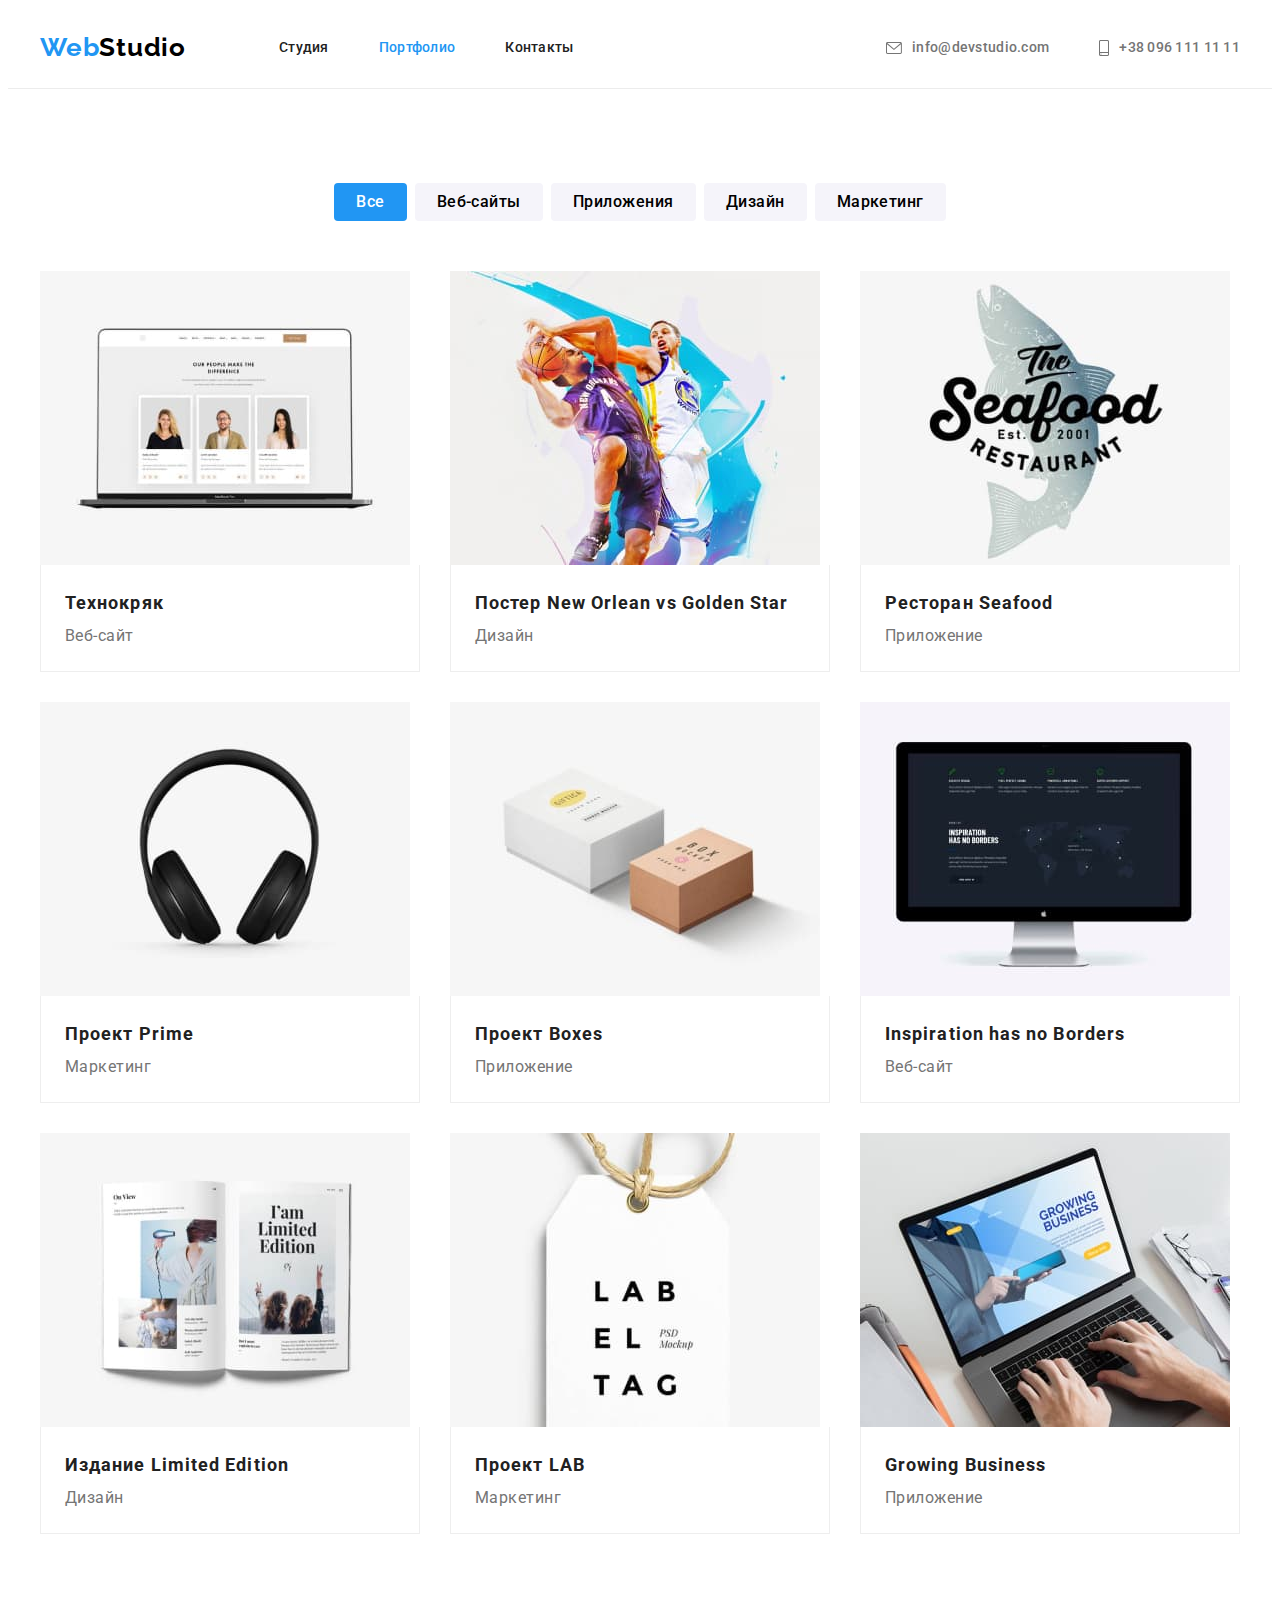
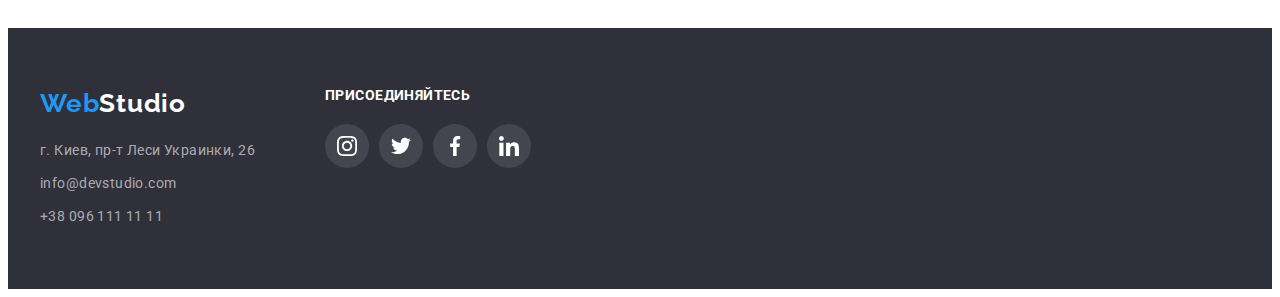
==== portfolio.html @ 54970e51 "Добавляет иконки" ====
<!DOCTYPE html>
<html lang="ru">
  <head>
    <meta charset="UTF-8" />
    <meta http-equiv="X-UA-Compatible" content="IE=edge" />
    <meta name="viewport" content="width=device-width, initial-scale=1.0" />
    <title>Портфолио</title>
    <link rel="preconnect" href="https://fonts.googleapis.com" />
    <link rel="preconnect" href="https://fonts.gstatic.com" crossorigin />
    <link
      href="https://fonts.googleapis.com/css2?family=Raleway:wght@700&family=Roboto:wght@400;500;700;900&display=swap"
      rel="stylesheet"
    />
    <link
      rel="stylesheet"
      href="https://cdnjs.cloudflare.com/ajax/libs/modern-normalize/1.1.0/modern-normalize.min.css"
      integrity="sha512-wpPYUAdjBVSE4KJnH1VR1HeZfpl1ub8YT/NKx4PuQ5NmX2tKuGu6U/JRp5y+Y8XG2tV+wKQpNHVUX03MfMFn9Q=="
      crossorigin="anonymous"
      referrerpolicy="no-referrer"
    />
    <link rel="stylesheet" href="./css/styles.css" />
  </head>
  <body>
    <!--Шапка сайта-->
    <header class="header">
      <div class="container header-container">
        <nav class="navigation">
          <a href="./index.html" lang="en" class="logo link"
            >Web<span class="logo-header-part">Studio</span></a
          >

          <ul class="navigation-list list">
            <li class="navigation-item">
              <a class="choice-link link" href="./index.html">Студия</a>
            </li>
            <li class="navigation-item">
              <a class="choice-link link current" href="./portfolio.html"
                >Портфолио</a
              >
            </li>
            <li class="navigation-item">
              <a class="choice-link link" href="">Контакты</a>
            </li>
          </ul>
        </nav>
        <ul class="header-address-list list">
          <li class="header-address-item">
            <a class="choice-link link" href="mailto:info@devstudio.com"
              ><svg class="header-icon" width="16" height="12">
                <use href="./images/icons.svg#icon-envelope"></use></svg
              >info@devstudio.com</a
            >
          </li>
          <li class="header-address-item">
            <a class="choice-link link" href="tel:+380961111111"
              ><svg class="header-icon" width="10" height="16">
                <use href="./images/icons.svg#icon-smartphone"></use></svg
              >+38 096 111 11 11</a
            >
          </li>
        </ul>
      </div>
    </header>

    <main>
      <section class="examples section">
        <div class="container">
          <h1 class="visually-hidden">Наши работы</h1>
          <ul class="examples-list-btn list">
            <li class="examples-btn-item">
              <button class="examples-btn current-btn" type="button">
                Все
              </button>
            </li>
            <li class="examples-btn-item">
              <button class="examples-btn choice-btn" type="button">
                Веб-сайты
              </button>
            </li>
            <li class="examples-btn-item">
              <button class="examples-btn choice-btn" type="button">
                Приложения
              </button>
            </li>
            <li class="examples-btn-item">
              <button class="examples-btn choice-btn" type="button">
                Дизайн
              </button>
            </li>
            <li class="examples-btn-item">
              <button class="examples-btn choice-btn" type="button">
                Маркетинг
              </button>
            </li>
          </ul>

          <ul class="examples-list list">
            <li class="example-item">
              <a href="" class="example-link link">
                <img
                  src="./images/portfolio-1.jpg"
                  alt="Веб-сайт открыт на ноутбуке"
                  width="370"
                  height="294"
                />
                <div class="example-caption">
                  <h2 class="example-title">Технокряк</h2>
                  <p class="example-text">Веб-сайт</p>
                </div>
              </a>
            </li>

            <li class="example-item">
              <a href="" class="example-link link">
                <img
                  src="./images/portfolio-2.jpg"
                  alt="Два баскетболиста"
                  width="370"
                  height="294"
                />
                <div class="example-caption">
                  <h2 class="example-title">
                    Постер <span lang="en">New Orlean vs Golden Star</span>
                  </h2>
                  <p class="example-text">Дизайн</p>
                </div></a
              >
            </li>

            <li class="example-item">
              <a href="" class="example-link link">
                <img
                  src="./images/portfolio-3.jpg"
                  alt="Логотип ресторана"
                  width="370"
                  height="294"
                />
                <div class="example-caption">
                  <h2 class="example-title">
                    Ресторан <span lang="en">Seafood</span>
                  </h2>
                  <p class="example-text">Приложение</p>
                </div></a
              >
            </li>

            <li class="example-item">
              <a href="" class="example-link link">
                <img
                  src="./images/portfolio-4.jpg"
                  alt="Наушники"
                  width="370"
                  height="294"
                />
                <div class="example-caption">
                  <h2 class="example-title">
                    Проект <span lang="en">Prime</span>
                  </h2>
                  <p class="example-text">Маркетинг</p>
                </div></a
              >
            </li>

            <li class="example-item">
              <a href="" class="example-link link">
                <img
                  src="./images/portfolio-5.jpg"
                  alt="Две коробки"
                  width="370"
                  height="294"
                />
                <div class="example-caption">
                  <h2 class="example-title">
                    Проект <span lang="en">Boxes</span>
                  </h2>
                  <p class="example-text">Приложение</p>
                </div></a
              >
            </li>

            <li class="example-item">
              <a href="" class="example-link link">
                <img
                  src="./images/portfolio-6.jpg"
                  alt="Монитор"
                  width="370"
                  height="294"
                />
                <div class="example-caption">
                  <h2 class="example-title" lang="en">
                    Inspiration has no Borders
                  </h2>
                  <p class="example-text">Веб-сайт</p>
                </div></a
              >
            </li>

            <li class="example-item">
              <a href="" class="example-link link">
                <img
                  src="./images/portfolio-7.jpg"
                  alt="Журнал"
                  width="370"
                  height="294"
                />
                <div class="example-caption">
                  <h2 class="example-title">
                    Издание <span lang="en">Limited Edition</span>
                  </h2>
                  <p class="example-text">Дизайн</p>
                </div></a
              >
            </li>

            <li class="example-item">
              <a href="" class="example-link link">
                <img
                  src="./images/portfolio-8.jpg"
                  alt="Ярлык"
                  width="370"
                  height="294"
                />
                <div class="example-caption">
                  <h2 class="example-title">
                    Проект <span lang="en">LAB</span>
                  </h2>
                  <p class="example-text">Маркетинг</p>
                </div></a
              >
            </li>

            <li class="example-item">
              <a href="" class="example-link link">
                <img
                  src="./images/portfolio-9.jpg"
                  alt="Человек работает за ноутбуком"
                  width="370"
                  height="294"
                />
                <div class="example-caption">
                  <h2 class="example-title" lang="en">Growing Business</h2>
                  <p class="example-text">Приложение</p>
                </div></a
              >
            </li>
          </ul>
        </div>
      </section>
    </main>

    <!--Футер-->
    <footer class="footer">
      <div class="container">
        <div class="footer-first-part">
          <a class="logo link" href="./index.html" lang="en"
            >Web<span class="logo-footer-part">Studio</span></a
          >
          <address class="footer-address">
            <ul class="footer-address-list list">
              <li class="footer-address-item">
                <a class="choice-link location link" href=""
                  >г. Киев, пр-т Леси Украинки, 26</a
                >
              </li>
              <li class="footer-address-item">
                <a class="choice-link link" href="mailto:info@devstudio.com"
                  >info@devstudio.com</a
                >
              </li>
              <li class="footer-address-item">
                <a class="choice-link link" href="tel:+380961111111"
                  >+38 096 111 11 11</a
                >
              </li>
            </ul>
          </address>
        </div>
        <div class="footer-second-part">
          <p class="footer-text-join">присоединяйтесь</p>
          <ul class="list footer-social-list social-list">
            <li class="footer-social-item social-item">
              <a href="" class="footer-social-link social-link link"
                ><svg
                  class="footer-social-icon social-icon"
                  width="20"
                  height="20"
                >
                  <use href="./images/icons.svg#icon-instagram"></use></svg
              ></a>
            </li>
            <li class="footer-social-item social-item">
              <a href="" class="footer-social-link social-link link"
                ><svg
                  class="footer-social-icon social-icon"
                  width="20"
                  height="20"
                >
                  <use href="./images/icons.svg#icon-twitter"></use></svg
              ></a>
            </li>
            <li class="footer-social-item social-item">
              <a href="" class="footer-social-link social-link link"
                ><svg
                  class="footer-social-icon social-icon"
                  width="20"
                  height="20"
                >
                  <use href="./images/icons.svg#icon-facebook"></use></svg
              ></a>
            </li>
            <li class="footer-social-item social-item">
              <a href="" class="footer-social-link social-link link"
                ><svg
                  class="footer-social-icon social-icon"
                  width="20"
                  height="20"
                >
                  <use href="./images/icons.svg#icon-linkedin"></use></svg
              ></a>
            </li>
          </ul>
        </div>
      </div>
    </footer>
  </body>
</html>
---- css/styles.css ----
:root {
  --main-text-color: #212121;
  --secondary-text-color: #757575;
  --accent-color: #2196f3;
  --main-page-color: #ffffff;
  --first-section-color: #2f303a;
  --secondary-section-color: #f5f4fa;
  --footer-address-color: rgba(255, 255, 255, 0.6);
  --header-part-logo: #000000;
  --hover-hero-btn: #188ce8;
  --header-border: #ececec;
  --team-border: 0px 1px 3px rgba(0, 0, 0, 0.12),
    0px 1px 1px rgba(0, 0, 0, 0.14), 0px 2px 1px rgba(0, 0, 0, 0.2);
  --portfolio-border: #eeeeee;
  --set-margin-card: 30px;
}

body {
  font-family: 'Roboto', sans-serif;
  background-color: var(--main-page-color);
  color: var(--main-text-color);
}

.section {
  padding-top: 94px;
  padding-bottom: 94px;
}

h1,
h2,
h3,
h4,
h5,
h6,
p {
  margin: 0;
}

ul {
  margin: 0;
  padding: 0;
}

img {
  display: block;
  max-width: 100%;
  height: auto;
}

button {
  cursor: pointer;
}

.list {
  list-style: none;
}

.link {
  text-decoration: none;
}

.title {
  font-weight: 700;
  font-size: 36px;
  line-height: 1.17;
  text-align: center;
  letter-spacing: 0.03em;
  margin-bottom: 50px;
}
.visually-hidden {
  position: absolute;
  white-space: nowrap;
  width: 1px;
  height: 1px;
  overflow: hidden;
  border: 0;
  padding: 0;
  clip: rect(0 0 0 0);
  clip-path: inset(50%);
  margin: -1px;
}

.container {
  width: 1200px;
  padding-left: 15px;
  padding-right: 15px;
  margin: 0 auto;
}

/* <------------HEADER-----------> */

.header {
  border-bottom: 1px solid var(--header-border);
}

.header-container {
  display: flex;
}

.navigation {
  display: flex;
}

.logo {
  font-family: Raleway, sans-serif;
  font-weight: 700;
  font-size: 26px;
  line-height: 1.2;
  letter-spacing: 0.03em;
  color: var(--accent-color);
}

.header .logo {
  padding-top: 24px;
  padding-bottom: 25px;
  margin-right: 93px;
}

.logo-header-part {
  color: var(--header-part-logo);
}

.navigation-list {
  display: flex;
}

.navigation-item,
.header-address-item {
  margin-right: 50px;
}
.navigation-item:last-child,
.header-address-item:last-child {
  margin-right: 0;
}

.navigation-item > .link {
  display: block;

  color: currentColor;
  font-weight: 500;
  font-size: 14px;
  line-height: 1.14;
  letter-spacing: 0.02em;

  padding-top: 32px;
  padding-bottom: 32px;
}

.header-address-list {
  display: flex;
  margin-left: auto;
}

.header-address-item > .link {
  display: flex;
  align-items: center;

  font-weight: 500;
  font-size: 14px;
  line-height: 1.14;
  letter-spacing: 0.02em;
  color: var(--secondary-text-color);

  padding-top: 32px;
  padding-bottom: 32px;
}

.current.link {
  color: var(--accent-color);
}

.header-icon {
  margin-right: 10px;
  fill: currentColor;
}

/* <-----------SECTION HERO-------------> */

.hero {
  background-color: var(--first-section-color);
  background-image: linear-gradient(
      rgba(47, 48, 58, 0.4),
      rgba(47, 48, 58, 0.4)
    ),
    url(../images/hero-bg.jpg);
  background-repeat: no-repeat;
  background-size: cover;
  background-position: center;
}

.hero > .container {
  max-width: 1600px;
  height: 600px;
  display: flex;
  flex-direction: column;
  align-items: center;
  justify-content: center;
}

.hero-title {
  font-weight: 900;
  font-size: 44px;
  line-height: 1.36;
  letter-spacing: 0.06em;
  text-transform: uppercase;
  color: var(--main-page-color);
  width: 696px;
  text-align: center;
}

.hero-button {
  font-weight: 700;
  font-size: 16px;
  line-height: 1, 87;
  letter-spacing: 0.06em;
  color: var(--main-page-color);
  background-color: var(--accent-color);
  border-radius: 4px;
  border: none;

  margin-top: 30px;
  padding: 10px 32px;
  min-width: 200px;
  height: 50px;
}

/* <-----------SECTION ADVANTAGE-------------> */

.thumb {
  width: 270px;
  height: 120px;
  background-color: #f5f4fa;
  display: flex;
  align-items: center;
  justify-content: center;
  border-radius: 4px;
  margin-bottom: 30px;
}

.advantage-list {
  display: flex;
  margin-right: -30px;
}

.advantage-item {
  margin-right: 30px;
  flex-basis: calc(100% / 4 - 30px);
}

.advantage-title {
  font-weight: 700;
  font-size: 14px;
  line-height: 1.14;
  letter-spacing: 0.03em;
  text-transform: uppercase;

  margin-bottom: 10px;
}
.advantage-text {
  font-size: 14px;
  line-height: 1.71;
  letter-spacing: 0.03em;
  color: var(--secondary-text-color);
}

/* <-----------SECTION ACTIVITY-------------> */

.activity {
  padding-top: 0;
}

.activity-list {
  display: flex;
  margin-right: calc(-1 * var(--set-margin-card));
}

.activity-item {
  margin-right: var(--set-margin-card);
  flex-basis: calc (100% / 3 - var(--set-margin-card));
}

/* <-----------TEAM-------------> */

.team {
  background-color: var(--secondary-section-color);
}

.team-list {
  display: flex;
  margin-right: calc(-1 * var(--set-margin-card));
}

.team-item {
  margin-right: var(--set-margin-card);
  flex-basis: calc(100% / 3 - var(--set-margin-card));
  padding-bottom: 30px;

  background-color: var(--main-page-color);
  box-shadow: var(--team-border);
  border-radius: 0px 0px 4px 4px;
}

.team-item > img {
  margin-bottom: 30px;
}

.team-worker {
  font-weight: 500;
  font-size: 16px;
  line-height: 1.19;
  text-align: center;
  letter-spacing: 0.03em;

  margin-bottom: 10px;
}

.team-text {
  font-size: 16px;
  line-height: 1.19;
  text-align: center;
  letter-spacing: 0.03em;
  color: var(--secondary-text-color);
  margin-bottom: 16px;
}

.social-list {
  display: flex;
  justify-content: center;
}

.social-item {
  width: 44px;
  height: 44px;
  margin-right: 10px;
}

.social-item:last-child {
  margin-right: 0;
}

.social-link {
  width: 100%;
  height: 100%;
  border-radius: 50%;
  display: flex;
  align-items: center;
  justify-content: center;
}

.team-social-link {
  color: #afb1b8;
}

.social-icon {
  fill: currentColor;
}

.team-social-link:hover,
.team-social-link:focus {
  background-color: var(--accent-color);
  color: var(--main-page-color);
}

/* <-----------CLIENTS-------------> */
.client-list {
  display: flex;
}

.client-item {
  width: 170px;
  height: 92px;
  margin-right: 30px;
}

.client-item:last-child {
  margin-right: 0;
}

.client-item-link {
  display: flex;
  align-items: center;
  justify-content: center;
  width: 100%;
  height: 100%;
  border: 1px solid #afb1b8;
  border-radius: 4px;
  color: #afb1b8;
}

.client-item-link:hover,
.client-item-link:focus {
  color: var(--accent-color);
  border-color: var(--accent-color);
}
.client-icon {
  fill: currentColor;
}
/* <-----------FOOTER-------------> */

.footer {
  background-color: var(--first-section-color);
  padding-top: 60px;
  padding-bottom: 60px;
}

.footer > .container {
  display: flex;
}

.footer-first-part {
  margin-right: 70px;
}
.footer .logo {
  display: block;
  margin-bottom: 20px;
}

.logo-footer-part {
  color: var(--main-page-color);
}

.footer-address-item {
  margin-bottom: 9px;
}

.footer-address-item:last-child {
  margin-bottom: 0;
}

.footer-address-item > .link {
  font-style: normal;
  font-size: 14px;
  line-height: 1.71;
  letter-spacing: 0.03em;
  color: var(--footer-address-color);
}

.footer-address-link.location {
  color: var(--main-page-color);
}

.footer-text-join {
  font-weight: 700;
  font-size: 14px;
  line-height: 1.14;
  letter-spacing: 0.03em;
  text-transform: uppercase;
  color: var(--main-page-color);
  margin-bottom: 20px;
}

.footer-socials-list {
  display: flex;
}

.footer-social-link {
  color: var(--main-page-color);
  background-color: rgba(255, 255, 255, 0.1);
}

.footer-social-link:hover,
.footer-social-link:focus {
  background-color: var(--accent-color);
}

/* <-----------PORTFOLIO PAGE-------------> */
.examples-list-btn {
  display: flex;
  justify-content: center;
  margin-bottom: 50px;
}

.examples-btn-item {
  margin-right: 8px;
}

.examples-btn-item:last-child {
  margin-right: 0;
}

.examples-btn {
  font-family: inherit;
  font-weight: 500;
  font-size: 16px;
  line-height: 1.62;
  letter-spacing: 0.03em;
  background: var(--secondary-section-color);
  border-radius: 4px;
  border: none;

  padding: 6px 22px;
}

.examples-list {
  display: flex;
  flex-wrap: wrap;
  margin-bottom: calc(-1 * var(--set-margin-card));
  margin-right: calc(-1 * var(--set-margin-card));
}

.example-item {
  margin-bottom: var(--set-margin-card);
  margin-right: var(--set-margin-card);
  flex-basis: calc(100% / 3 - var(--set-margin-card));
}

/*<------------------- НЕ РАБОТАЕТ -------------------------->*/
.example-link:hover,
.example-link:focus {
  box-shadow: 0px 1px 1px rgba(0, 0, 0, 0.12), 0px 4px 4px rgba(0, 0, 0, 0.06),
    1px 4px 6px rgba(0, 0, 0, 0.16);
}

.example-caption {
  padding: 20px 24px;

  background-color: var(--main-page-color);
  border-right: 1px solid var(--portfolio-border);
  border-left: 1px solid var(--portfolio-border);
  border-bottom: 1px solid var(--portfolio-border);
}
.example-title {
  color: var(--main-text-color);
  font-weight: 700;
  font-size: 18px;
  line-height: 2;
  letter-spacing: 0.06em;
}

.example-text {
  font-size: 16px;
  line-height: 1.87;
  letter-spacing: 0.03em;
  color: var(--secondary-text-color);
}

.current-btn {
  background-color: var(--accent-color);
  color: var(--main-page-color);
}

/* <-----------HOVER FOCUS-----------> */
.choice-link:hover,
.choice-link:focus {
  color: var(--accent-color);
}

.choice-btn:hover,
.choice-btn:focus {
  background-color: var(--accent-color);
  color: var(--main-page-color);
}

.hero-button:hover,
.hero-button:focus {
  background-color: var(--hover-hero-btn);
}
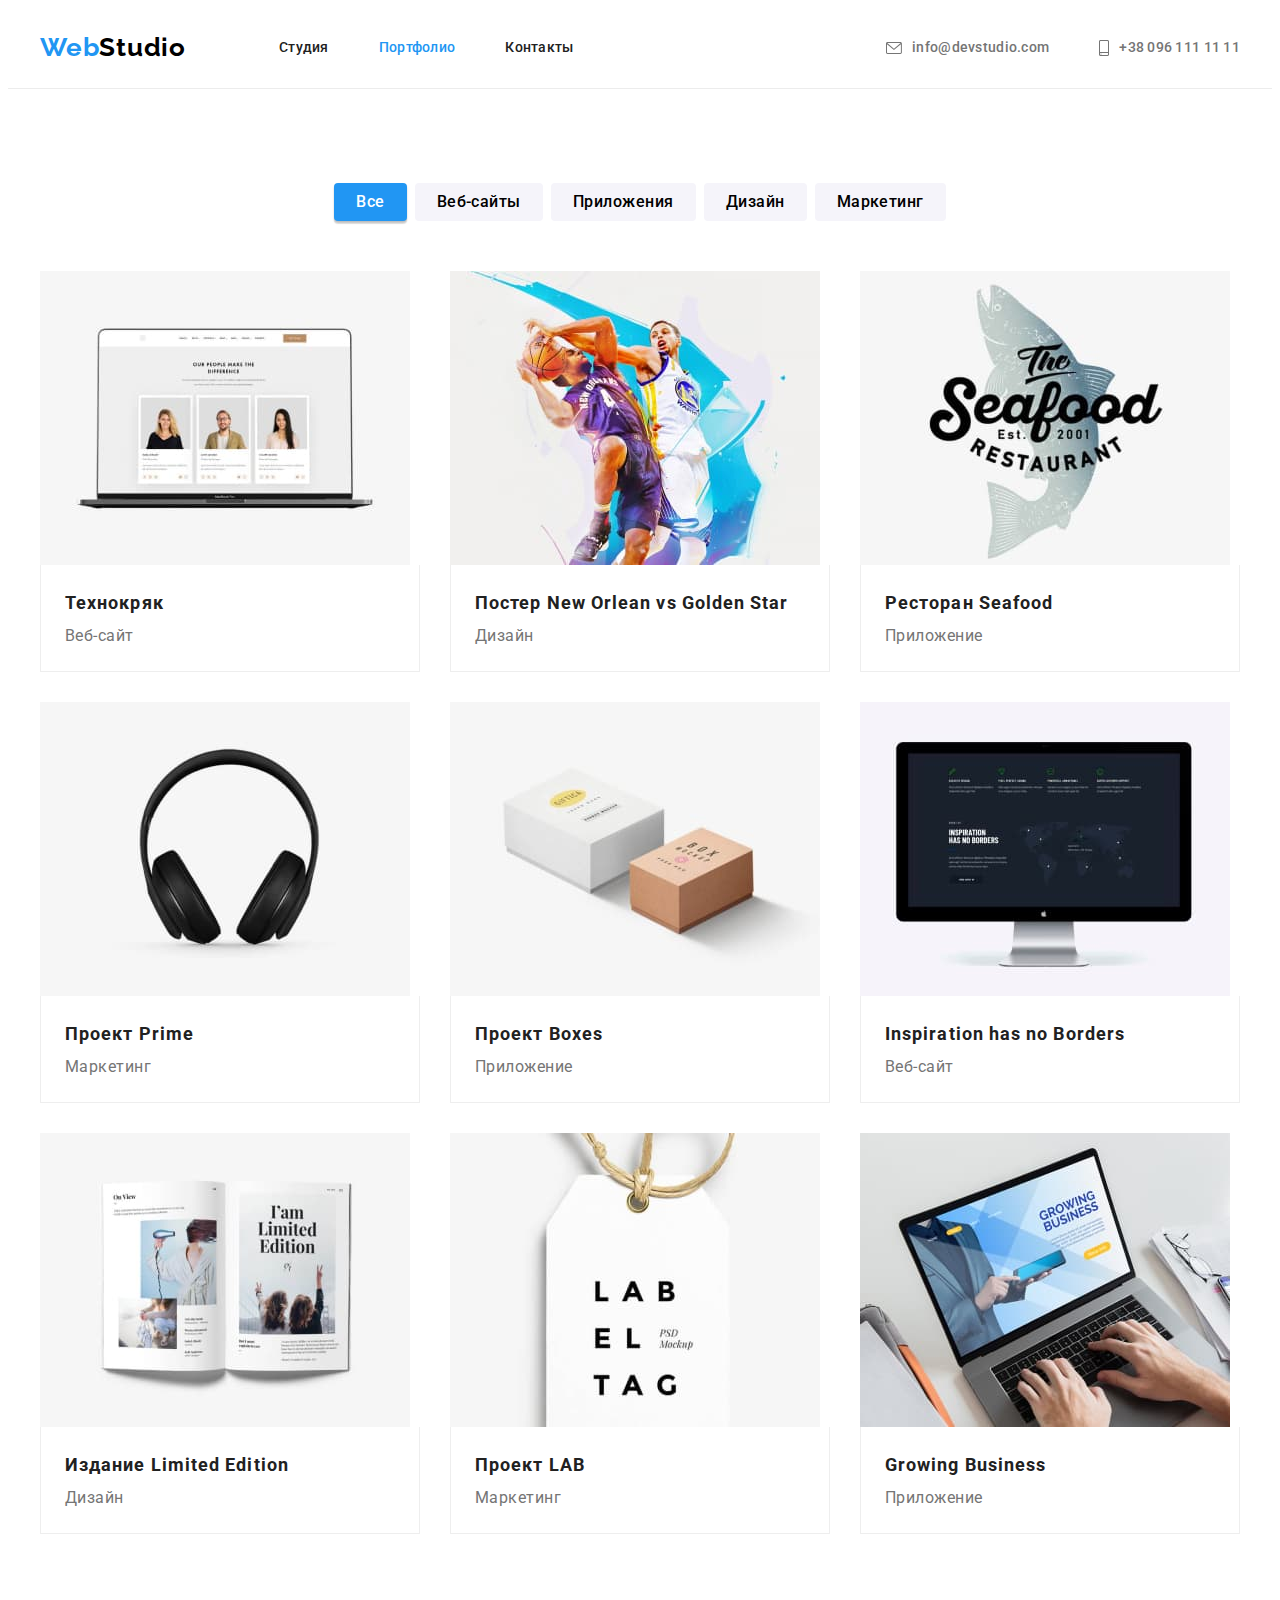
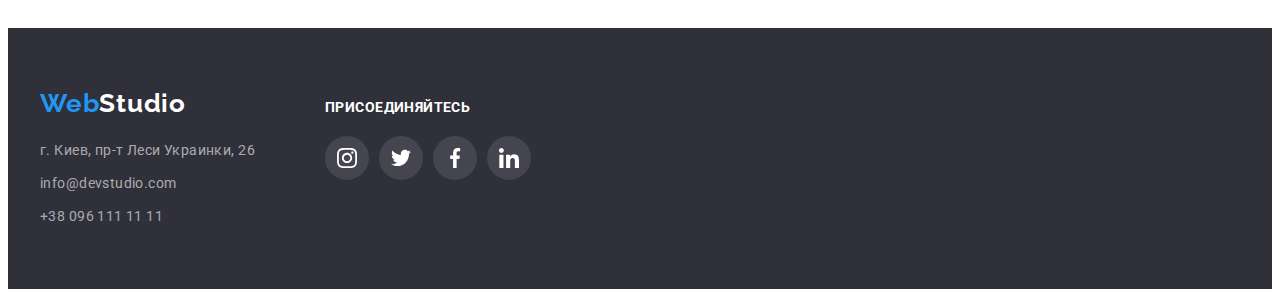
==== commit 7ab96e85: "Добавляет правки в портфолио" ====
--- a/portfolio.html
+++ b/portfolio.html
@@ -68,7 +68,7 @@
           <h1 class="visually-hidden">Наши работы</h1>
           <ul class="examples-list-btn list">
             <li class="examples-btn-item">
-              <button class="examples-btn current-btn" type="button">
+              <button class="examples-btn choice-btn current-btn" type="button">
                 Все
               </button>
             </li>
--- a/css/styles.css
+++ b/css/styles.css
@@ -12,6 +12,8 @@
   --team-border: 0px 1px 3px rgba(0, 0, 0, 0.12),
     0px 1px 1px rgba(0, 0, 0, 0.14), 0px 2px 1px rgba(0, 0, 0, 0.2);
   --portfolio-border: #eeeeee;
+  --main-icon-color: #afb1b8;
+  --footer-icon-bg: rgba(255, 255, 255, 0.1);
   --set-margin-card: 30px;
 }
 
@@ -99,6 +101,7 @@
 
 .navigation {
   display: flex;
+  margin-right: auto;
 }
 
 .logo {
@@ -148,7 +151,6 @@
 
 .header-address-list {
   display: flex;
-  margin-left: auto;
 }
 
 .header-address-item > .link {
@@ -178,6 +180,17 @@
 
 .hero {
   background-color: var(--first-section-color);
+}
+
+.hero > .container {
+  max-width: 1600px;
+  width: 1600px;
+  height: 600px;
+  display: flex;
+  flex-direction: column;
+  align-items: center;
+  justify-content: center;
+
   background-image: linear-gradient(
       rgba(47, 48, 58, 0.4),
       rgba(47, 48, 58, 0.4)
@@ -188,15 +201,6 @@
   background-position: center;
 }
 
-.hero > .container {
-  max-width: 1600px;
-  height: 600px;
-  display: flex;
-  flex-direction: column;
-  align-items: center;
-  justify-content: center;
-}
-
 .hero-title {
   font-weight: 900;
   font-size: 44px;
@@ -229,7 +233,7 @@
 .thumb {
   width: 270px;
   height: 120px;
-  background-color: #f5f4fa;
+  background-color: var(--secondary-section-color);
   display: flex;
   align-items: center;
   justify-content: center;
@@ -348,7 +352,7 @@
 }
 
 .team-social-link {
-  color: #afb1b8;
+  color: var(--main-icon-color);
 }
 
 .social-icon {
@@ -382,9 +386,9 @@
   justify-content: center;
   width: 100%;
   height: 100%;
-  border: 1px solid #afb1b8;
+  border: 1px solid var(--main-icon-color);
   border-radius: 4px;
-  color: #afb1b8;
+  color: var(--main-icon-color);
 }
 
 .client-item-link:hover,
@@ -405,6 +409,7 @@
 
 .footer > .container {
   display: flex;
+  align-items: baseline;
 }
 
 .footer-first-part {
@@ -455,7 +460,7 @@
 
 .footer-social-link {
   color: var(--main-page-color);
-  background-color: rgba(255, 255, 255, 0.1);
+  background-color: var(--footer-icon-bg);
 }
 
 .footer-social-link:hover,
@@ -487,7 +492,6 @@
   background: var(--secondary-section-color);
   border-radius: 4px;
   border: none;
-
   padding: 6px 22px;
 }
 
@@ -504,7 +508,10 @@
   flex-basis: calc(100% / 3 - var(--set-margin-card));
 }
 
-/*<------------------- НЕ РАБОТАЕТ -------------------------->*/
+.example-link {
+  display: block;
+}
+
 .example-link:hover,
 .example-link:focus {
   box-shadow: 0px 1px 1px rgba(0, 0, 0, 0.12), 0px 4px 4px rgba(0, 0, 0, 0.06),
@@ -513,7 +520,6 @@
 
 .example-caption {
   padding: 20px 24px;
-
   background-color: var(--main-page-color);
   border-right: 1px solid var(--portfolio-border);
   border-left: 1px solid var(--portfolio-border);
@@ -537,9 +543,11 @@
 .current-btn {
   background-color: var(--accent-color);
   color: var(--main-page-color);
-}
-
-/* <-----------HOVER FOCUS-----------> */
+  box-shadow: 0px 3px 1px rgba(0, 0, 0, 0.1), 0px 1px 2px rgba(0, 0, 0, 0.08),
+    0px 2px 2px rgba(0, 0, 0, 0.12);
+}
+
+/* <-----------HOVER FOCUS GENERAL-----------> */
 .choice-link:hover,
 .choice-link:focus {
   color: var(--accent-color);
@@ -549,6 +557,8 @@
 .choice-btn:focus {
   background-color: var(--accent-color);
   color: var(--main-page-color);
+  box-shadow: 0px 3px 1px rgba(0, 0, 0, 0.1), 0px 1px 2px rgba(0, 0, 0, 0.08),
+    0px 2px 2px rgba(0, 0, 0, 0.12);
 }
 
 .hero-button:hover,
